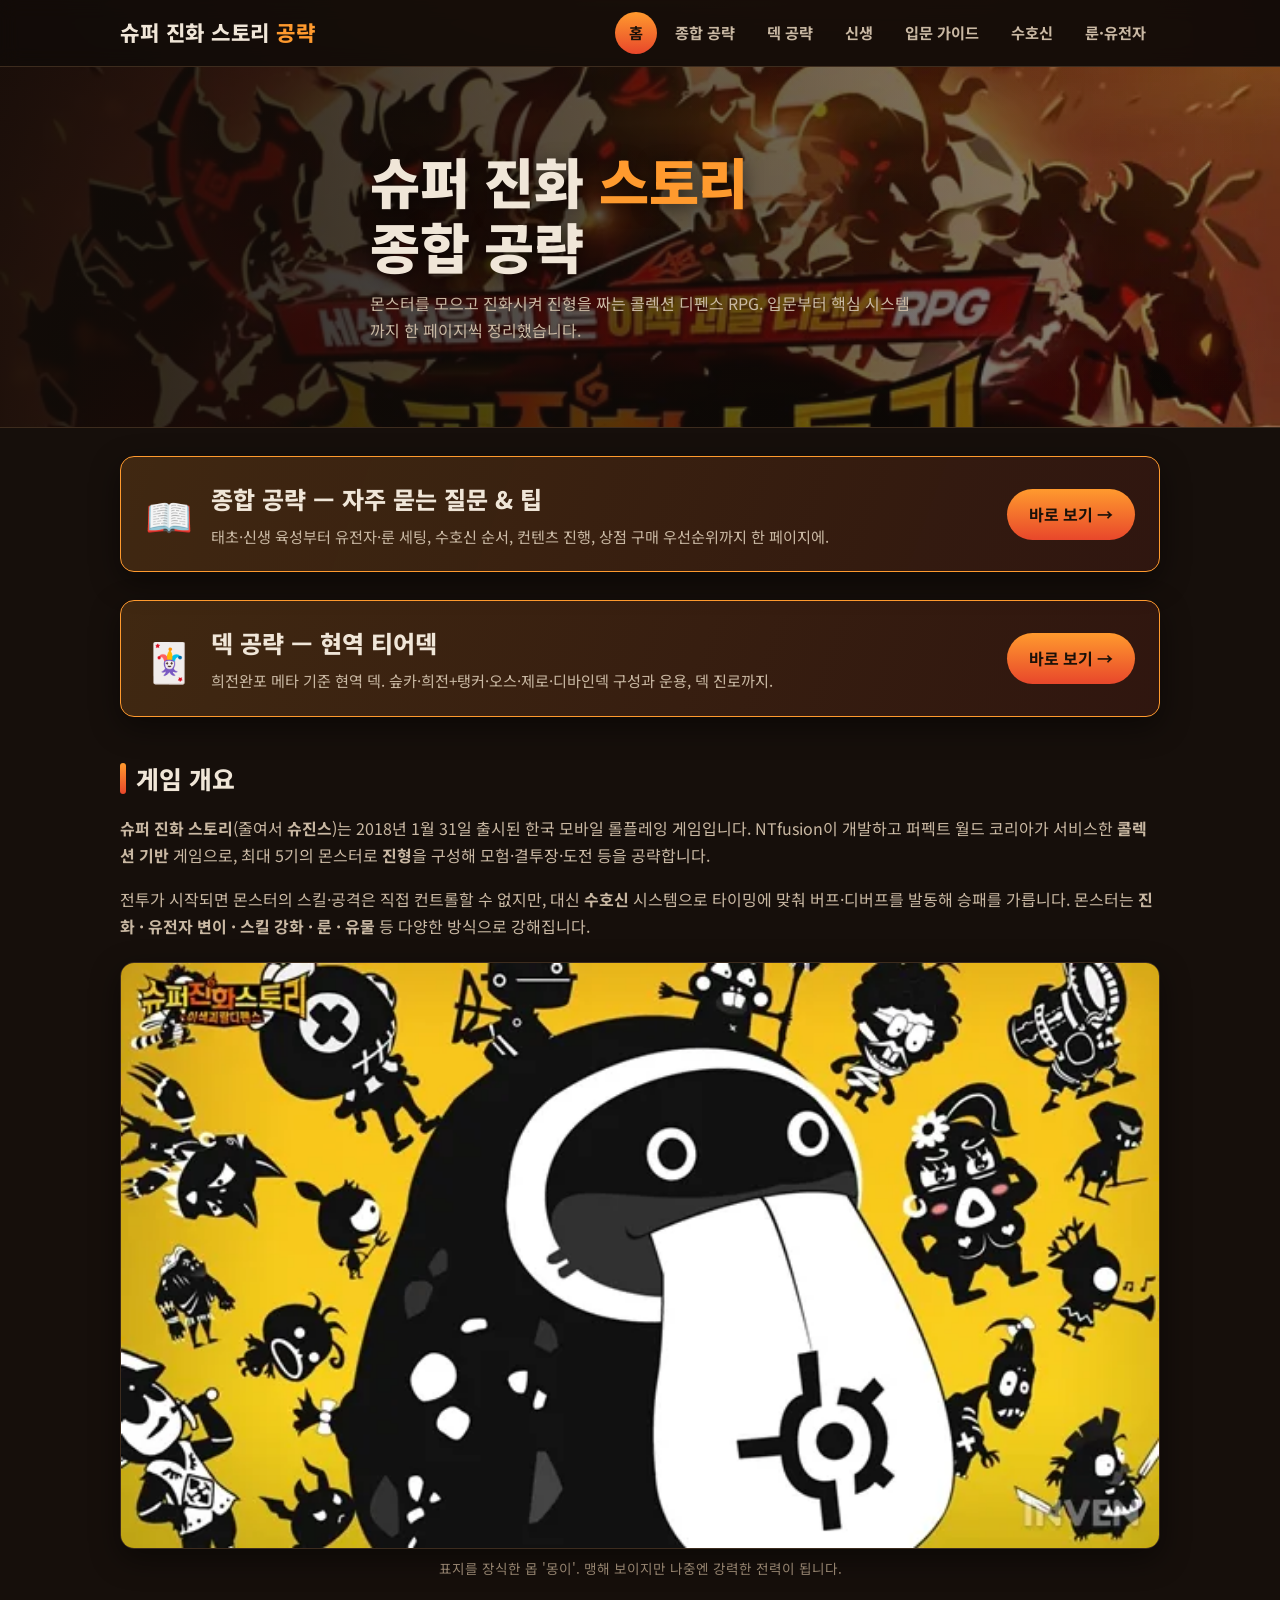
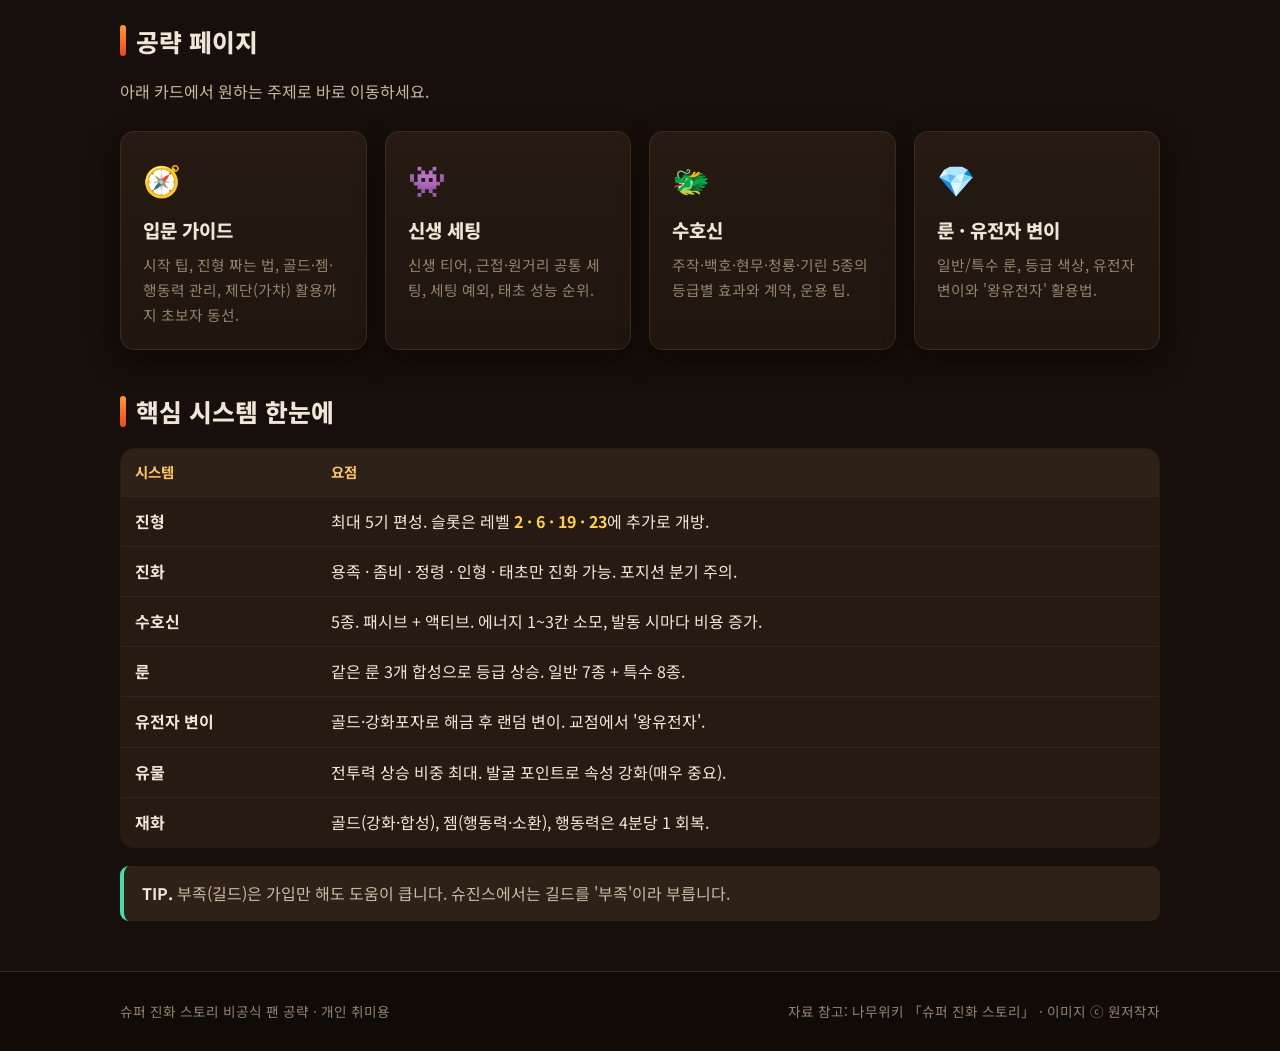
==== index.html @ c597f644 "슈퍼 진화 스토리 공략 사이트 초기 배포 메인/종합공략/덱공략/신생/입문/수호신/룬·유전자 페이지 + 공유 CSS/JS. GitHub Pages 배포용(.nojekyll), 카페 " ====
<!DOCTYPE html>
<html lang="ko">
<head>
  <meta charset="UTF-8">
  <meta name="viewport" content="width=device-width, initial-scale=1.0">
  <title>슈퍼 진화 스토리 공략 — 종합 가이드</title>
  <meta name="description" content="모바일 게임 슈퍼 진화 스토리(슈진스) 종합 공략. 종합 팁, 덱 공략, 신생 세팅, 입문 가이드, 수호신, 룬·유전자 변이까지 한 곳에 정리.">
  <link rel="preconnect" href="https://fonts.googleapis.com">
  <link rel="preconnect" href="https://fonts.gstatic.com" crossorigin>
  <link rel="stylesheet" href="https://fonts.googleapis.com/css2?family=Noto+Sans+KR:wght@400;500;700;800;900&display=swap">
  <link rel="stylesheet" href="assets/style.css">
</head>
<body>

  <header class="site-header">
    <div class="header-inner">
      <a class="brand" href="index.html">슈퍼 진화 스토리 <span>공략</span></a>
      <button class="nav-toggle" aria-label="메뉴 열기">☰</button>
      <nav class="site-nav">
        <a href="index.html" aria-current="page">홈</a>
        <a href="tips.html">종합 공략</a>
        <a href="deck.html">덱 공략</a>
        <a href="sinsaeng.html">신생</a>
        <a href="guide.html">입문 가이드</a>
        <a href="guardian.html">수호신</a>
        <a href="rune-gene.html">룬·유전자</a>
      </nav>
    </div>
  </header>

  <section class="hero">
    <div class="hero-media">
      <img src="assets/img/banner_hero.webp" alt="슈퍼 진화 스토리 메인 배너">
      <div class="hero-overlay">
        <div class="wrap" style="padding:0;">
          <h1>슈퍼 진화 <em>스토리</em><br>종합 공략</h1>
          <p>몬스터를 모으고 진화시켜 진형을 짜는 콜렉션 디펜스 RPG.
             입문부터 핵심 시스템까지 한 페이지씩 정리했습니다.</p>
        </div>
      </div>
    </div>
  </section>

  <main class="wrap">

    <a class="featured-cta" href="tips.html">
      <div class="fc-ico">📖</div>
      <div class="fc-text">
        <h2>종합 공략 — 자주 묻는 질문 &amp; 팁</h2>
        <p>태초·신생 육성부터 유전자·룬 세팅, 수호신 순서, 컨텐츠 진행, 상점 구매 우선순위까지 한 페이지에.</p>
      </div>
      <span class="fc-btn">바로 보기 →</span>
    </a>

    <a class="featured-cta" href="deck.html">
      <div class="fc-ico">🃏</div>
      <div class="fc-text">
        <h2>덱 공략 — 현역 티어덱</h2>
        <p>희전완포 메타 기준 현역 덱. 슾카·희전+탱커·오스·제로·디바인덱 구성과 운용, 덱 진로까지.</p>
      </div>
      <span class="fc-btn">바로 보기 →</span>
    </a>

    <section class="block">
      <h2>게임 개요</h2>
      <p>
        <b>슈퍼 진화 스토리</b>(줄여서 <b>슈진스</b>)는 2018년 1월 31일 출시된 한국 모바일
        롤플레잉 게임입니다. NTfusion이 개발하고 퍼펙트 월드 코리아가 서비스한 <b>콜렉션 기반</b>
        게임으로, 최대 5기의 몬스터로 <b>진형</b>을 구성해 모험·결투장·도전 등을 공략합니다.
      </p>
      <p>
        전투가 시작되면 몬스터의 스킬·공격은 직접 컨트롤할 수 없지만, 대신 <b>수호신</b> 시스템으로
        타이밍에 맞춰 버프·디버프를 발동해 승패를 가릅니다. 몬스터는 <b>진화 · 유전자 변이 ·
        스킬 강화 · 룬 · 유물</b> 등 다양한 방식으로 강해집니다.
      </p>

      <figure class="shot">
        <img src="assets/img/cover_mong.webp" alt="대표 몬스터 몽이와 캐릭터들">
        <figcaption>표지를 장식한 몹 '몽이'. 맹해 보이지만 나중엔 강력한 전력이 됩니다.</figcaption>
      </figure>
    </section>

    <section class="block">
      <h2>공략 페이지</h2>
      <p>아래 카드에서 원하는 주제로 바로 이동하세요.</p>
      <div class="card-grid">
        <a class="nav-card" href="guide.html">
          <div class="ico">🧭</div>
          <h3>입문 가이드</h3>
          <p>시작 팁, 진형 짜는 법, 골드·젬·행동력 관리, 제단(가챠) 활용까지 초보자 동선.</p>
        </a>
        <a class="nav-card" href="sinsaeng.html">
          <div class="ico">👾</div>
          <h3>신생 세팅</h3>
          <p>신생 티어, 근접·원거리 공통 세팅, 세팅 예외, 태초 성능 순위.</p>
        </a>
        <a class="nav-card" href="guardian.html">
          <div class="ico">🐲</div>
          <h3>수호신</h3>
          <p>주작·백호·현무·청룡·기린 5종의 등급별 효과와 계약, 운용 팁.</p>
        </a>
        <a class="nav-card" href="rune-gene.html">
          <div class="ico">💎</div>
          <h3>룬 · 유전자 변이</h3>
          <p>일반/특수 룬, 등급 색상, 유전자 변이와 '왕유전자' 활용법.</p>
        </a>
      </div>
    </section>

    <section class="block">
      <h2>핵심 시스템 한눈에</h2>
      <div class="table-scroll">
        <table>
          <thead>
            <tr><th>시스템</th><th>요점</th></tr>
          </thead>
          <tbody>
            <tr><td><b>진형</b></td><td>최대 5기 편성. 슬롯은 레벨 <span class="lv">2 · 6 · 19 · 23</span>에 추가로 개방.</td></tr>
            <tr><td><b>진화</b></td><td>용족 · 좀비 · 정령 · 인형 · 태초만 진화 가능. 포지션 분기 주의.</td></tr>
            <tr><td><b>수호신</b></td><td>5종. 패시브 + 액티브. 에너지 1~3칸 소모, 발동 시마다 비용 증가.</td></tr>
            <tr><td><b>룬</b></td><td>같은 룬 3개 합성으로 등급 상승. 일반 7종 + 특수 8종.</td></tr>
            <tr><td><b>유전자 변이</b></td><td>골드·강화포자로 해금 후 랜덤 변이. 교점에서 '왕유전자'.</td></tr>
            <tr><td><b>유물</b></td><td>전투력 상승 비중 최대. 발굴 포인트로 속성 강화(매우 중요).</td></tr>
            <tr><td><b>재화</b></td><td>골드(강화·합성), 젬(행동력·소환), 행동력은 4분당 1 회복.</td></tr>
          </tbody>
        </table>
      </div>
      <p class="note tip"><b>TIP.</b> 부족(길드)은 가입만 해도 도움이 큽니다. 슈진스에서는 길드를 '부족'이라 부릅니다.</p>
    </section>

  </main>

  <footer class="site-footer">
    <div class="wrap">
      <span>슈퍼 진화 스토리 비공식 팬 공략 · 개인 취미용</span>
      <span>자료 참고: 나무위키 「슈퍼 진화 스토리」 · 이미지 ⓒ 원저작자</span>
    </div>
  </footer>

  <script src="assets/script.js"></script>
</body>
</html>
---- assets/style.css ----
/* =========================================================
   슈퍼 진화 스토리 공략 — 공유 스타일
   다크 게임위키 테마 (게임 아트의 어둑한 실루엣 + 호박/잿불 톤)
   ========================================================= */

/* 폰트는 각 HTML <head>의 <link>로 로드 (file:// 환경에서 @import보다 안정적) */

:root {
  --bg:        #160f0b;
  --bg-2:      #1f1610;
  --panel:     #261a12;
  --panel-2:   #2e2117;
  --line:      #3d2c1e;
  --line-soft: #33251a;

  --ink:       #f0e6d8;
  --ink-soft:  #c9b8a3;
  --ink-mut:   #93826e;

  --amber:     #ff9a2e;
  --amber-lt:  #ffc46b;
  --ember:     #e8472b;
  --gold:      #ffcf4d;
  --jade:      #4fd8a8;

  --radius:    14px;
  --radius-sm: 9px;
  --shadow:    0 10px 30px rgba(0,0,0,.45);
  --maxw:      1080px;

  /* 제목·부제목·본문 모두 Noto Sans KR (굵기로 위계 구분) — 가장 표준·안정 */
  --head-xl: 'Noto Sans KR', 'Malgun Gothic', 'Apple SD Gothic Neo', sans-serif;
  --head:    'Noto Sans KR', 'Malgun Gothic', 'Apple SD Gothic Neo', sans-serif;
  --body:    'Noto Sans KR', 'Malgun Gothic', 'Apple SD Gothic Neo', sans-serif;
}

* { box-sizing: border-box; }

html { scroll-behavior: smooth; }

body {
  margin: 0;
  font-family: var(--body);
  color: var(--ink);
  line-height: 1.7;
  background:
    radial-gradient(1100px 520px at 50% -8%, rgba(255,122,30,.16), transparent 60%),
    radial-gradient(900px 600px at 90% 8%, rgba(232,71,43,.10), transparent 55%),
    var(--bg);
  background-attachment: fixed;
}

a { color: var(--amber-lt); text-decoration: none; }
a:hover { color: var(--gold); }

img { max-width: 100%; display: block; }

.wrap { max-width: var(--maxw); margin: 0 auto; padding: 0 20px; }

/* ---------- 헤더 / 네비 ---------- */
.site-header {
  position: sticky; top: 0; z-index: 50;
  background: rgba(18,12,8,.82);
  backdrop-filter: blur(10px);
  border-bottom: 1px solid var(--line);
}
.header-inner {
  max-width: var(--maxw); margin: 0 auto; padding: 12px 20px;
  display: flex; align-items: center; gap: 18px;
}
.brand {
  font-family: var(--head); font-weight: 800;
  font-size: 1.32rem; letter-spacing: .5px;
  color: var(--ink); white-space: nowrap;
}
.brand span { color: var(--amber); }
.brand:hover { color: var(--ink); }

.site-nav { display: flex; gap: 4px; margin-left: auto; flex-wrap: wrap; }
.site-nav a {
  font-weight: 700; font-size: .95rem;
  color: var(--ink-soft);
  padding: 8px 14px; border-radius: 999px;
  transition: background .15s, color .15s;
}
.site-nav a:hover { background: var(--panel-2); color: var(--ink); }
.site-nav a[aria-current="page"] {
  background: linear-gradient(180deg, var(--amber), var(--ember));
  color: #1a1109;
}

.nav-toggle {
  display: none; margin-left: auto;
  background: var(--panel-2); color: var(--ink);
  border: 1px solid var(--line); border-radius: 10px;
  font-size: 1.3rem; line-height: 1; padding: 6px 12px; cursor: pointer;
}

/* ---------- 히어로 ---------- */
.hero {
  position: relative; overflow: hidden;
  border-bottom: 1px solid var(--line);
}
.hero-media { position: relative; }
.hero-media img { width: 100%; max-height: 360px; object-fit: cover; opacity: .55; }
.hero-overlay {
  position: absolute; inset: 0;
  display: flex; flex-direction: column; justify-content: center;
  padding: 0 24px;
  background: linear-gradient(90deg, rgba(18,12,8,.86) 0%, rgba(18,12,8,.4) 55%, transparent 100%);
}
.hero h1 {
  font-family: var(--head-xl); font-weight: 900; margin: 0;
  font-size: clamp(2rem, 6vw, 3.4rem); line-height: 1.18;
  letter-spacing: -.2px;
  text-shadow: 0 4px 18px rgba(0,0,0,.6);
}
.hero h1 em { color: var(--amber); font-style: normal; }
.hero p { max-width: 540px; color: var(--ink-soft); margin: 12px 0 0; }

/* ---------- 페이지 타이틀(서브페이지) ---------- */
.page-head { padding: 38px 0 10px; }
.page-head .kicker {
  display: inline-block; font-weight: 700; font-size: .8rem; letter-spacing: 2px;
  color: var(--amber); text-transform: uppercase;
  border: 1px solid var(--line); border-radius: 999px; padding: 4px 12px;
}
.page-head h1 {
  font-family: var(--head-xl); font-weight: 900; font-size: clamp(1.9rem, 5vw, 2.8rem);
  margin: 14px 0 6px; letter-spacing: -.2px;
}
.page-head .lead { color: var(--ink-soft); max-width: 720px; margin: 0; }

main { padding-bottom: 70px; }

/* ---------- 섹션 ---------- */
section.block { margin-top: 40px; }
section.block > h2 {
  font-family: var(--head); font-weight: 800; font-size: 1.55rem;
  margin: 0 0 4px; display: flex; align-items: center; gap: 10px;
}
section.block > h2::before {
  content: ""; width: 6px; height: 1.25em; border-radius: 3px;
  background: linear-gradient(var(--amber), var(--ember));
}
section.block > p { color: var(--ink-soft); }

h3 { font-family: var(--head); font-weight: 800; font-size: 1.18rem; margin: 26px 0 8px; }

/* ---------- 카드 그리드 (메인 네비) ---------- */
.card-grid {
  display: grid; gap: 18px; margin-top: 26px;
  grid-template-columns: repeat(auto-fit, minmax(220px, 1fr));
}
.nav-card {
  display: block; padding: 22px; border-radius: var(--radius);
  background: linear-gradient(180deg, var(--panel), var(--bg-2));
  border: 1px solid var(--line);
  box-shadow: var(--shadow);
  transition: transform .15s, border-color .15s;
}
.nav-card:hover { transform: translateY(-4px); border-color: var(--amber); color: var(--ink); }
.nav-card .ico { font-size: 1.9rem; }
.nav-card h3 { margin: 8px 0 6px; color: var(--ink); }
.nav-card p { margin: 0; color: var(--ink-mut); font-size: .92rem; }

/* ---------- 메인 featured CTA ---------- */
.featured-cta {
  display: flex; align-items: center; gap: 18px; flex-wrap: wrap;
  margin-top: 28px; padding: 22px 24px; border-radius: var(--radius);
  background: linear-gradient(110deg, rgba(255,154,46,.18), rgba(232,71,43,.12));
  border: 1px solid var(--amber); box-shadow: var(--shadow);
}
.featured-cta .fc-ico { font-size: 2.4rem; line-height: 1; }
.featured-cta .fc-text { flex: 1 1 280px; }
.featured-cta h2 {
  font-family: var(--head); font-weight: 800; margin: 0 0 4px; font-size: 1.5rem; color: var(--ink);
}
.featured-cta h2::before { content: none; }
.featured-cta p { margin: 0; color: var(--ink-soft); font-size: .95rem; }
.featured-cta .fc-btn {
  flex: none; font-weight: 700; padding: 12px 22px; border-radius: 999px;
  background: linear-gradient(180deg, var(--amber), var(--ember)); color: #1a1109;
}
.featured-cta .fc-btn:hover { filter: brightness(1.08); color: #1a1109; }

/* ---------- 일반 패널 / figure ---------- */
.panel {
  background: var(--panel); border: 1px solid var(--line);
  border-radius: var(--radius); padding: 20px 22px; margin-top: 18px;
  box-shadow: var(--shadow);
}
figure.shot { margin: 22px 0; }
figure.shot img {
  width: 100%; border-radius: var(--radius); border: 1px solid var(--line);
  box-shadow: var(--shadow);
}
figure.shot figcaption {
  margin-top: 8px; font-size: .85rem; color: var(--ink-mut); text-align: center;
}

/* 작은/세로 이미지는 원본 크기에 가깝게, 가운데 정렬 */
figure.shot.narrow img { width: auto; max-width: 240px; margin: 0 auto; }

/* 이미지 비교(2열) */
.img-compare {
  display: grid; gap: 16px; margin: 22px 0;
  grid-template-columns: repeat(auto-fit, minmax(260px, 1fr));
}
.img-compare figure.shot { margin: 0; }

/* 이미지 플레이스홀더 슬롯 */
.img-slot {
  margin: 22px 0; border: 2px dashed var(--line);
  border-radius: var(--radius); background: var(--bg-2);
  min-height: 150px; display: flex; flex-direction: column;
  align-items: center; justify-content: center; gap: 6px;
  color: var(--ink-mut); text-align: center; padding: 24px;
}
.img-slot .ico { font-size: 2rem; opacity: .6; }
.img-slot small { font-size: .8rem; }

/* ---------- 콜아웃 ---------- */
.note {
  border-left: 4px solid var(--amber);
  background: var(--panel-2); border-radius: var(--radius-sm);
  padding: 14px 18px; margin: 18px 0;
}
.note.tip    { border-left-color: var(--jade); }
.note.warn   { border-left-color: var(--ember); }
.note b { color: var(--ink); }

/* ---------- 표 ---------- */
.table-scroll { overflow-x: auto; margin: 16px 0; }
table {
  width: 100%; border-collapse: collapse; min-width: 460px;
  background: var(--panel); border-radius: var(--radius); overflow: hidden;
  border: 1px solid var(--line);
}
th, td { padding: 11px 14px; text-align: left; border-bottom: 1px solid var(--line-soft); }
th {
  background: var(--panel-2); font-family: var(--body); font-weight: 700;
  color: var(--amber-lt); font-size: .9rem; white-space: nowrap;
}
tbody tr:hover { background: rgba(255,154,46,.06); }
tbody tr:last-child td { border-bottom: 0; }
td .lv { font-weight: 700; color: var(--gold); }

/* ---------- 배지 / 포지션 태그 ---------- */
.tag {
  display: inline-block; font-size: .78rem; font-weight: 700;
  padding: 2px 9px; border-radius: 999px; border: 1px solid var(--line);
  color: var(--ink-soft); white-space: nowrap;
}
.tag.tank   { background: #1d2b3a; color: #7ec5ff; border-color: #2c4156; }
.tag.dps    { background: #3a1d1d; color: #ff8f7e; border-color: #563131; }
.tag.range  { background: #3a2f1d; color: #ffce7e; border-color: #564a31; }
.tag.support{ background: #1d3a2c; color: #7effc0; border-color: #315646; }

/* ---------- 룬 색상 스와치 ---------- */
.rune-grades { display: flex; flex-wrap: wrap; gap: 10px; margin: 16px 0; }
.rune-chip {
  display: flex; align-items: center; gap: 8px;
  padding: 6px 12px 6px 8px; border-radius: 999px;
  background: var(--panel-2); border: 1px solid var(--line); font-size: .85rem;
}
.swatch { width: 18px; height: 18px; border-radius: 50%; border: 2px solid rgba(255,255,255,.25); }

/* ---------- 수호신 카드 ---------- */
.guardian {
  margin-top: 24px; border-radius: var(--radius); overflow: hidden;
  border: 1px solid var(--line); background: var(--panel); box-shadow: var(--shadow);
}
.guardian-head {
  display: flex; gap: 16px; align-items: center; padding: 16px 18px;
  border-bottom: 1px solid var(--line);
  background: linear-gradient(90deg, var(--panel-2), transparent);
}
.guardian-head img {
  width: 120px; height: 72px; object-fit: cover; border-radius: var(--radius-sm);
  border: 1px solid var(--line); flex: none;
}
.guardian-head h3 { margin: 0; font-size: 1.4rem; color: var(--ink); }
.guardian-head .role { color: var(--ink-mut); font-size: .9rem; }
.guardian-body { padding: 6px 18px 18px; }

/* 진화 다이어그램 */
.evo {
  display: flex; align-items: center; gap: 10px; flex-wrap: wrap;
  margin: 14px 0;
}
.evo-node {
  background: var(--panel-2); border: 1px solid var(--line);
  border-radius: var(--radius-sm); padding: 10px 14px; min-width: 86px; text-align: center;
}
.evo-node .nm { font-weight: 700; }
.evo-node .st { font-size: .76rem; color: var(--ink-mut); }
.evo-arrow { color: var(--amber); font-size: 1.4rem; }
.evo-branch { display: flex; flex-direction: column; gap: 8px; }

/* ---------- 덱 카드 ---------- */
.deck {
  margin-top: 16px; border-radius: var(--radius); overflow: hidden;
  background: var(--panel); border: 1px solid var(--line); box-shadow: var(--shadow);
}
summary.deck-head {
  display: flex; align-items: center; gap: 10px; flex-wrap: wrap;
  cursor: pointer; padding: 15px 20px; list-style: none; user-select: none;
  transition: background .15s;
}
summary.deck-head::-webkit-details-marker { display: none; }
summary.deck-head::marker { content: ""; }
summary.deck-head:hover { background: var(--panel-2); }
.deck-head h3 { font-family: var(--head); font-weight: 800; margin: 0; font-size: 1.32rem; color: var(--ink); }
.deck-chev {
  margin-left: auto; color: var(--amber); font-size: 1.5rem; line-height: 1;
  transition: transform .2s;
}
details.deck[open] .deck-chev { transform: rotate(90deg); }
details.deck[open] summary.deck-head { border-bottom: 1px solid var(--line); }
.deck-body { padding: 10px 20px 18px; }
.deck-body > :first-child { margin-top: 6px; }
.deck-type {
  font-size: .76rem; font-weight: 700; padding: 3px 11px; border-radius: 999px;
}
.deck-type.survive { background: #1d3a2c; color: #7effc0; border: 1px solid #315646; }
.deck-type.push    { background: #3a1d1d; color: #ff8f7e; border: 1px solid #563131; }
.deck-type.util    { background: #2f2a1d; color: #ffd98a; border: 1px solid #50492f; }

.deck-code {
  display: flex; flex-wrap: wrap; align-items: baseline; gap: 6px 16px;
  margin: 14px 0; padding: 13px 16px; border-radius: var(--radius-sm);
  background: var(--panel-2); border: 1px solid var(--line);
}
.deck-code .comp {
  font-family: var(--head); font-size: 1.5rem; letter-spacing: 3px; color: var(--gold);
}
.deck-code .gd { font-size: .9rem; color: var(--ink-soft); }
.deck-code .gd b { color: var(--amber-lt); }
/* 덱 구성 이미지 */
.deck-img { margin: 14px 0; }
.deck-img img {
  width: 100%; border-radius: var(--radius-sm); border: 1px solid var(--line);
  box-shadow: var(--shadow); background: #efe6cf;
}
.deck-img figcaption {
  margin-top: 8px; font-size: .92rem; color: var(--ink-soft); text-align: center;
}
.deck-img figcaption .code {
  font-family: var(--head); font-weight: 800; color: var(--gold); letter-spacing: 1px; font-size: 1.05rem;
}
.deck-img figcaption .gd { color: var(--ink-mut); }

.deck-alt { margin: 10px 0; }
.deck-alt .lab { font-weight: 700; color: var(--ink-soft); font-size: .9rem; }
.deck-alt code {
  display: inline-block; margin: 3px 6px 3px 0; padding: 3px 10px;
  background: var(--bg-2); border: 1px solid var(--line); border-radius: 7px;
  font-family: var(--head); font-weight: 700; letter-spacing: 1px; color: var(--amber-lt); font-size: .95rem;
}
.deck .fixed { font-weight: 700; color: var(--ember); margin: 12px 0 4px; }
.deck .rec { margin: 6px 0 0; }
.deck .rec b { color: var(--amber-lt); }

/* 약어 범례 */
.abbr-grid {
  display: grid; gap: 8px; margin: 16px 0;
  grid-template-columns: repeat(auto-fill, minmax(118px, 1fr));
}
.abbr {
  display: flex; align-items: center; gap: 8px;
  padding: 7px 11px; border-radius: var(--radius-sm);
  background: var(--panel-2); border: 1px solid var(--line); font-size: .88rem;
}
.abbr .ab {
  font-family: var(--head); font-weight: 800; color: var(--gold); font-size: 1.05rem;
  width: 1.4em; text-align: center; flex: none;
}

/* ---------- 신생 갤러리 + 모달 ---------- */
.sinsaeng-grid {
  display: grid; gap: 14px; margin: 20px 0;
  grid-template-columns: repeat(auto-fill, minmax(128px, 1fr));
}
.sinsaeng-card {
  cursor: pointer; border: 1px solid var(--line); border-radius: var(--radius);
  background: var(--panel); overflow: hidden; padding: 0; text-align: center;
  font-family: var(--body); color: var(--ink);
  display: flex; flex-direction: column; transition: transform .15s, border-color .15s;
}
.sinsaeng-card:hover { transform: translateY(-4px); border-color: var(--amber); }
.sinsaeng-card img {
  width: 100%; aspect-ratio: 1 / 1; object-fit: cover; display: block; background: #efe6cf;
}
.sinsaeng-card .nm { padding: 8px 6px 4px; font-weight: 800; font-size: .98rem; }
.sinsaeng-card .badges {
  padding: 0 6px 9px; display: flex; gap: 4px; justify-content: center; flex-wrap: wrap;
}

dialog.sinsaeng-modal {
  width: min(760px, 92vw); max-height: 88vh; padding: 0;
  border: 1px solid var(--line); border-radius: var(--radius);
  background: var(--panel); color: var(--ink); box-shadow: 0 20px 60px rgba(0,0,0,.6);
  overflow: hidden;
}
dialog.sinsaeng-modal::backdrop { background: rgba(0,0,0,.62); backdrop-filter: blur(2px); }
.modal-head {
  display: flex; align-items: center; gap: 14px; padding: 15px 20px;
  border-bottom: 1px solid var(--line);
  background: linear-gradient(90deg, var(--panel-2), transparent);
}
.modal-head img {
  width: 62px; height: 62px; object-fit: cover; border-radius: var(--radius-sm);
  border: 1px solid var(--line); flex: none; background: #efe6cf;
}
.modal-head h3 { margin: 0; font-family: var(--head); font-weight: 800; font-size: 1.4rem; }
.modal-head .sub { color: var(--ink-mut); font-size: .85rem; }
.modal-close {
  margin-left: auto; align-self: flex-start; flex: none;
  background: var(--panel-2); color: var(--ink); border: 1px solid var(--line);
  border-radius: 10px; font-size: 1rem; line-height: 1; padding: 8px 11px; cursor: pointer;
}
.modal-close:hover { background: #36271b; }
.modal-body { padding: 8px 20px 22px; overflow-y: auto; max-height: calc(88vh - 96px); }
.modal-body h4 {
  font-family: var(--head); font-weight: 800; font-size: 1.05rem; margin: 20px 0 6px;
}

/* ---------- 접기/펼치기 ---------- */
.accordion { margin: 14px 0; border: 1px solid var(--line); border-radius: var(--radius); overflow: hidden; }
.accordion + .accordion { margin-top: 10px; }
.acc-head {
  width: 100%; text-align: left; cursor: pointer;
  background: var(--panel-2); color: var(--ink); border: 0;
  font-family: var(--body); font-weight: 700; font-size: 1rem;
  padding: 14px 18px; display: flex; align-items: center; justify-content: space-between; gap: 10px;
}
.acc-head:hover { background: #36271b; }
.acc-head .chev { transition: transform .2s; color: var(--amber); }
.acc-head[aria-expanded="true"] .chev { transform: rotate(90deg); }
.acc-body { padding: 0 18px; max-height: 0; overflow: hidden; transition: max-height .25s ease, padding .25s ease; }
.acc-body.open { padding: 14px 18px; max-height: 1600px; }

/* ---------- 목차(서브페이지) ---------- */
.toc {
  display: flex; flex-wrap: wrap; gap: 8px; margin: 18px 0 0;
}
.toc a {
  font-size: .86rem; font-weight: 700; color: var(--ink-soft);
  background: var(--panel-2); border: 1px solid var(--line);
  padding: 6px 13px; border-radius: 999px;
}
.toc a:hover { border-color: var(--amber); color: var(--ink); }

/* ---------- 푸터 ---------- */
.site-footer {
  border-top: 1px solid var(--line); margin-top: 50px;
  padding: 28px 0; color: var(--ink-mut); font-size: .85rem;
  background: rgba(0,0,0,.25);
}
.site-footer .wrap { display: flex; flex-wrap: wrap; gap: 8px 20px; justify-content: space-between; }
.site-footer a { color: var(--ink-soft); }

/* ---------- 반응형 ---------- */
@media (max-width: 720px) {
  .nav-toggle { display: block; }
  .site-nav {
    display: none; width: 100%; margin: 10px 0 2px; flex-direction: column; gap: 2px;
  }
  .site-nav.open { display: flex; }
  .header-inner { flex-wrap: wrap; }
  .guardian-head { flex-direction: column; align-items: flex-start; }
  .guardian-head img { width: 100%; height: 150px; }
}
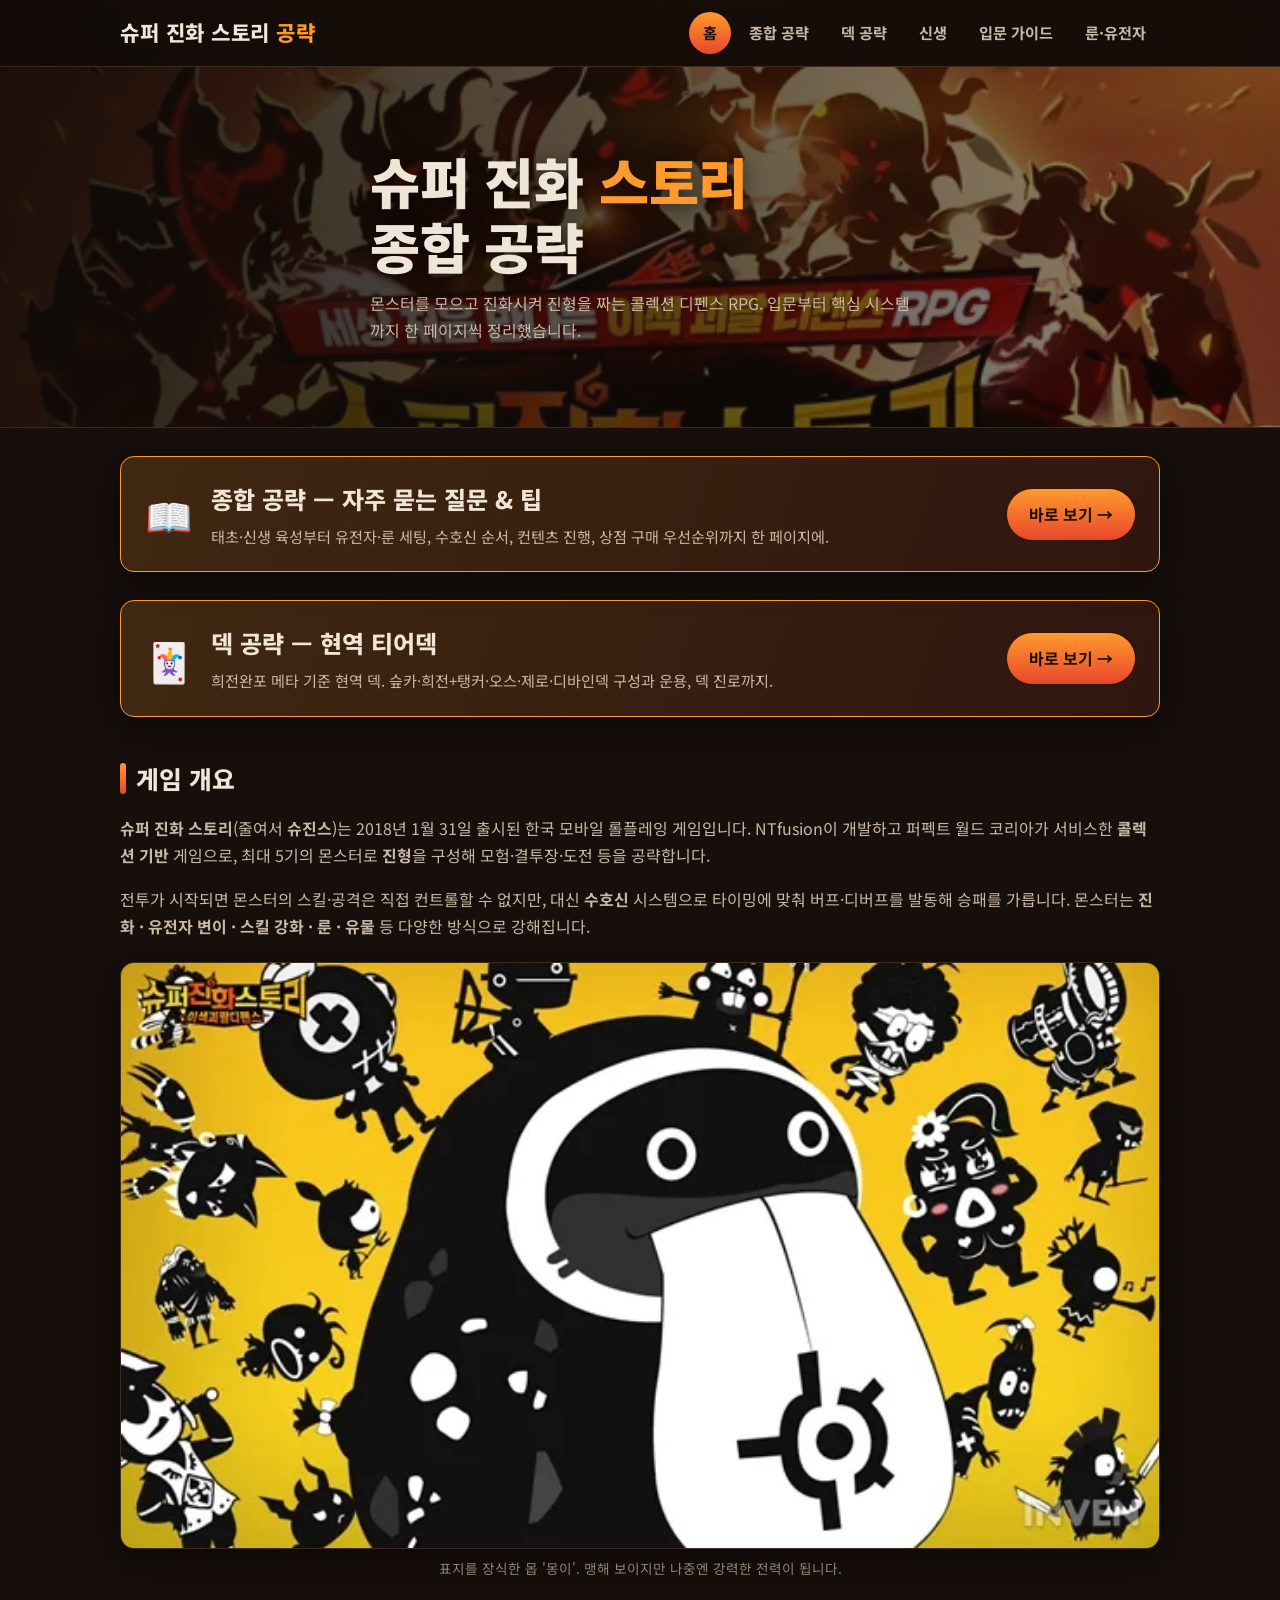
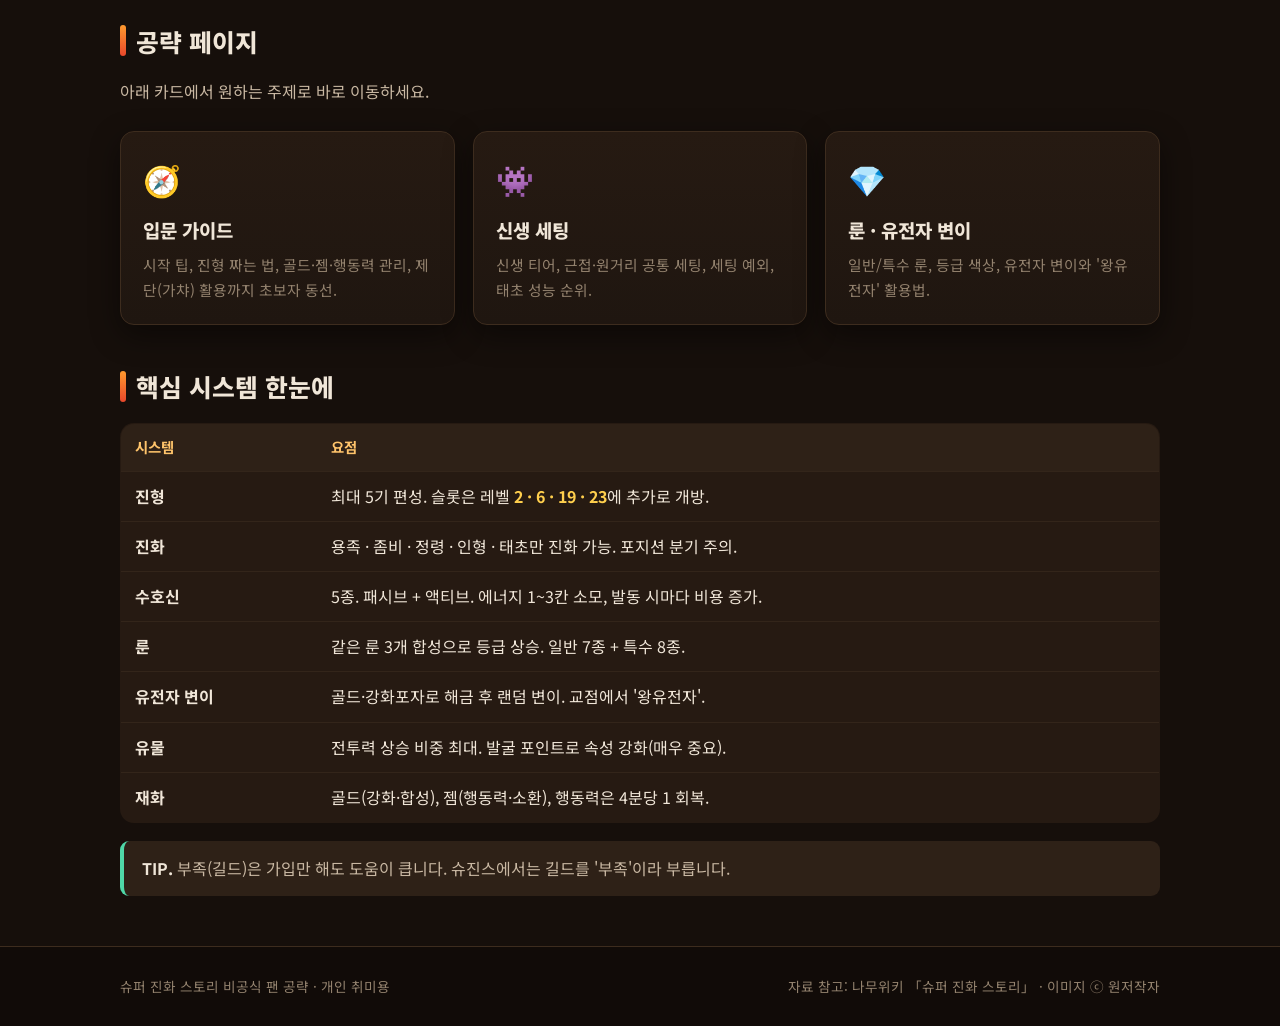
==== commit 490bdf66: "수호신 페이지 제거, 전체 세팅표(태초·신생) 추가 - guardian.html 삭제 및 전 페이지 네비/index 카드에서 수호신 제거 - 신생 페이지에 태초 6종 + 신생 33" ====
--- a/index.html
+++ b/index.html
@@ -22,7 +22,6 @@
         <a href="deck.html">덱 공략</a>
         <a href="sinsaeng.html">신생</a>
         <a href="guide.html">입문 가이드</a>
-        <a href="guardian.html">수호신</a>
         <a href="rune-gene.html">룬·유전자</a>
       </nav>
     </div>
@@ -94,11 +93,6 @@
           <h3>신생 세팅</h3>
           <p>신생 티어, 근접·원거리 공통 세팅, 세팅 예외, 태초 성능 순위.</p>
         </a>
-        <a class="nav-card" href="guardian.html">
-          <div class="ico">🐲</div>
-          <h3>수호신</h3>
-          <p>주작·백호·현무·청룡·기린 5종의 등급별 효과와 계약, 운용 팁.</p>
-        </a>
         <a class="nav-card" href="rune-gene.html">
           <div class="ico">💎</div>
           <h3>룬 · 유전자 변이</h3>
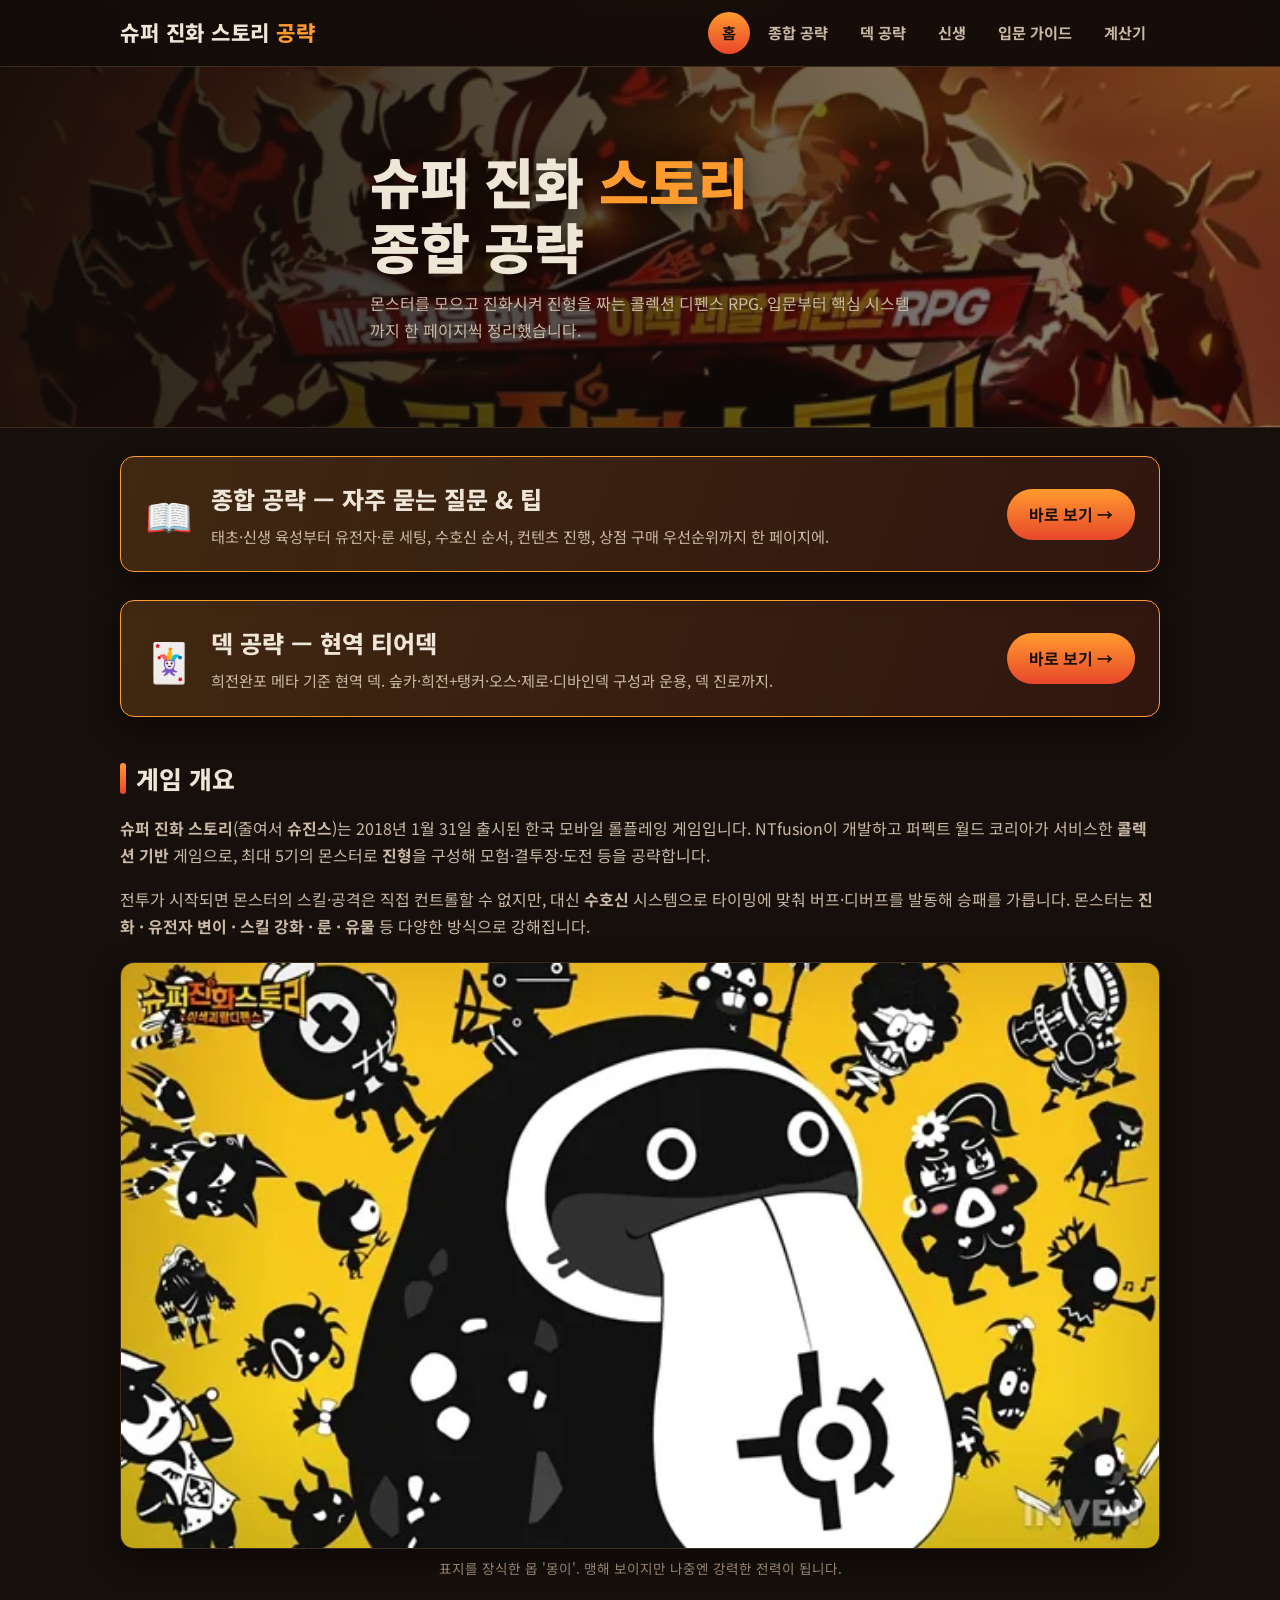
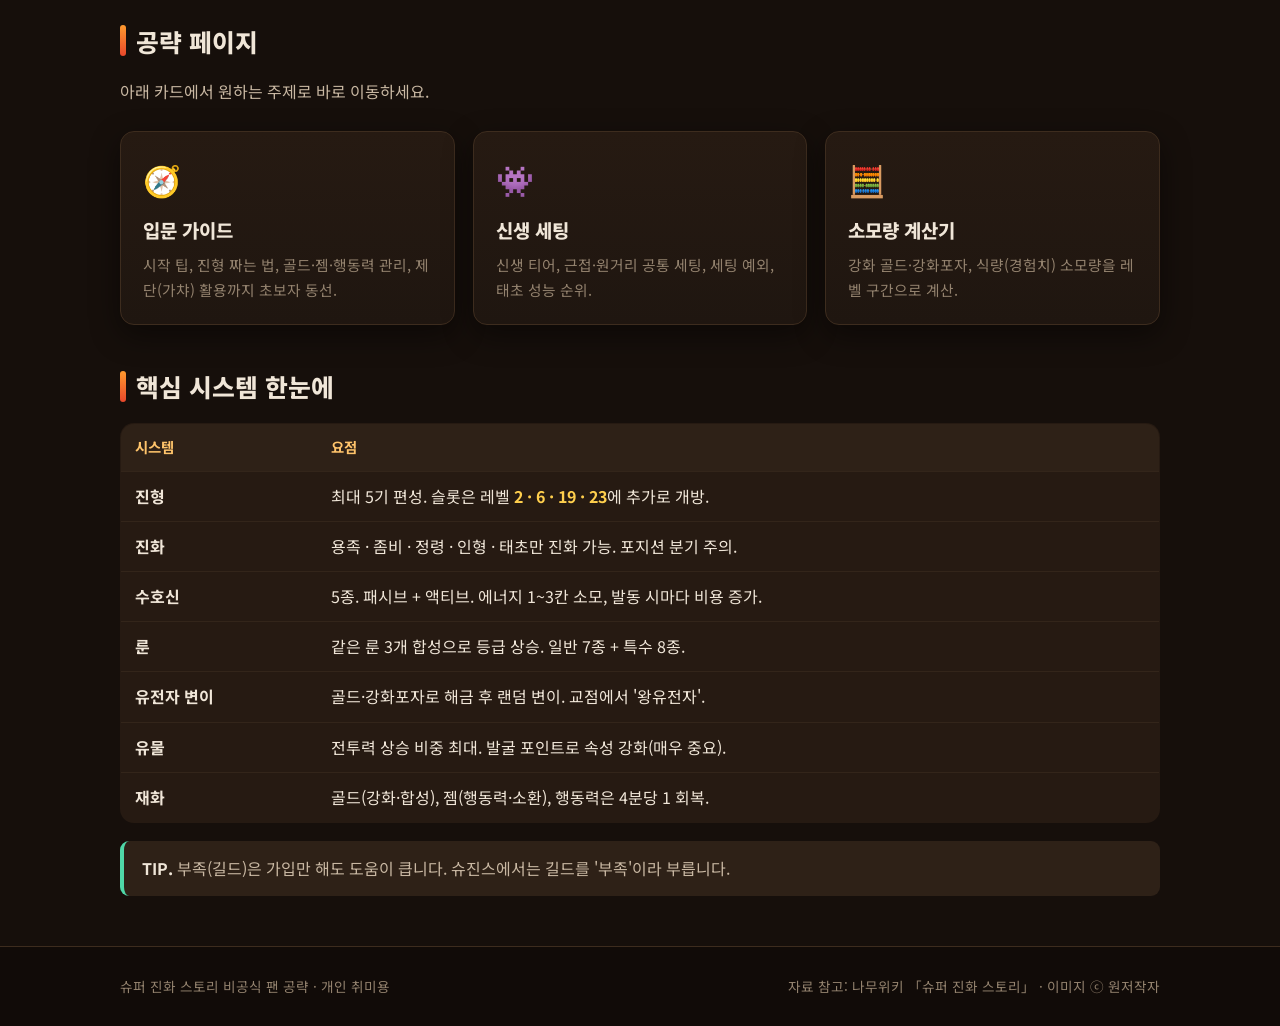
==== commit 25cc8e43: "룬·유전자 페이지 → 소모량 계산기로 교체 - 강화 계산기(골드·강화포자, 0→45), 식량 계산기(경험치→스테이크/양고기/배추, 1→100) - 원본 소모량 표 3종 이미지 첨부" ====
--- a/index.html
+++ b/index.html
@@ -22,7 +22,7 @@
         <a href="deck.html">덱 공략</a>
         <a href="sinsaeng.html">신생</a>
         <a href="guide.html">입문 가이드</a>
-        <a href="rune-gene.html">룬·유전자</a>
+        <a href="calculator.html">계산기</a>
       </nav>
     </div>
   </header>
@@ -93,10 +93,10 @@
           <h3>신생 세팅</h3>
           <p>신생 티어, 근접·원거리 공통 세팅, 세팅 예외, 태초 성능 순위.</p>
         </a>
-        <a class="nav-card" href="rune-gene.html">
-          <div class="ico">💎</div>
-          <h3>룬 · 유전자 변이</h3>
-          <p>일반/특수 룬, 등급 색상, 유전자 변이와 '왕유전자' 활용법.</p>
+        <a class="nav-card" href="calculator.html">
+          <div class="ico">🧮</div>
+          <h3>소모량 계산기</h3>
+          <p>강화 골드·강화포자, 식량(경험치) 소모량을 레벨 구간으로 계산.</p>
         </a>
       </div>
     </section>
--- a/assets/style.css
+++ b/assets/style.css
@@ -389,8 +389,13 @@
   display: flex; flex-direction: column; transition: transform .15s, border-color .15s;
 }
 .sinsaeng-card:hover { transform: translateY(-4px); border-color: var(--amber); }
-.sinsaeng-card img {
-  width: 100%; aspect-ratio: 1 / 1; object-fit: cover; display: block; background: #efe6cf;
+.sinsaeng-card img,
+.sinsaeng-card .card-noimg {
+  width: 100%; aspect-ratio: 3 / 2; object-fit: cover; display: block; background: #2a1d14;
+}
+.sinsaeng-card .card-noimg {
+  display: flex; align-items: center; justify-content: center;
+  color: var(--ink-mut); font-weight: 800; font-size: 1.1rem; border-bottom: 1px solid var(--line);
 }
 .sinsaeng-card .nm { padding: 8px 6px 4px; font-weight: 800; font-size: .98rem; }
 .sinsaeng-card .badges {
@@ -410,8 +415,8 @@
   background: linear-gradient(90deg, var(--panel-2), transparent);
 }
 .modal-head img {
-  width: 62px; height: 62px; object-fit: cover; border-radius: var(--radius-sm);
-  border: 1px solid var(--line); flex: none; background: #efe6cf;
+  width: 104px; height: 64px; object-fit: cover; border-radius: var(--radius-sm);
+  border: 1px solid var(--line); flex: none; background: #2a1d14;
 }
 .modal-head h3 { margin: 0; font-family: var(--head); font-weight: 800; font-size: 1.4rem; }
 .modal-head .sub { color: var(--ink-mut); font-size: .85rem; }
@@ -425,6 +430,29 @@
 .modal-body h4 {
   font-family: var(--head); font-weight: 800; font-size: 1.05rem; margin: 20px 0 6px;
 }
+
+/* ---------- 계산기 ---------- */
+.calc {
+  background: var(--panel); border: 1px solid var(--line); border-radius: var(--radius);
+  padding: 20px 22px; margin-top: 18px; box-shadow: var(--shadow);
+}
+.calc h3 { margin-top: 0; }
+.calc-row { display: flex; flex-wrap: wrap; gap: 14px; align-items: flex-end; margin: 14px 0 18px; }
+.calc-field { display: flex; flex-direction: column; gap: 5px; }
+.calc-field label { font-size: .84rem; color: var(--ink-soft); font-weight: 700; }
+.calc-field input {
+  width: 120px; padding: 9px 11px; border-radius: 9px;
+  border: 1px solid var(--line); background: var(--bg-2); color: var(--ink);
+  font-size: 1rem; font-family: var(--body);
+}
+.calc-field input:focus { outline: 2px solid var(--amber); border-color: var(--amber); }
+.calc-result { display: grid; gap: 12px; grid-template-columns: repeat(auto-fit, minmax(155px, 1fr)); }
+.calc-out { background: var(--panel-2); border: 1px solid var(--line); border-radius: var(--radius-sm); padding: 14px 16px; }
+.calc-out .k { font-size: .82rem; color: var(--ink-mut); }
+.calc-out .v { font-family: var(--head); font-weight: 800; font-size: 1.45rem; color: var(--gold); margin-top: 3px; line-height: 1.2; }
+.calc-out .v small { font-size: .82rem; color: var(--ink-soft); font-weight: 400; }
+.calc-note { margin-top: 12px; color: var(--ink-mut); font-size: .85rem; }
+.calc-err { color: var(--ember); font-weight: 700; }
 
 /* ---------- 접기/펼치기 ---------- */
 .accordion { margin: 14px 0; border: 1px solid var(--line); border-radius: var(--radius); overflow: hidden; }
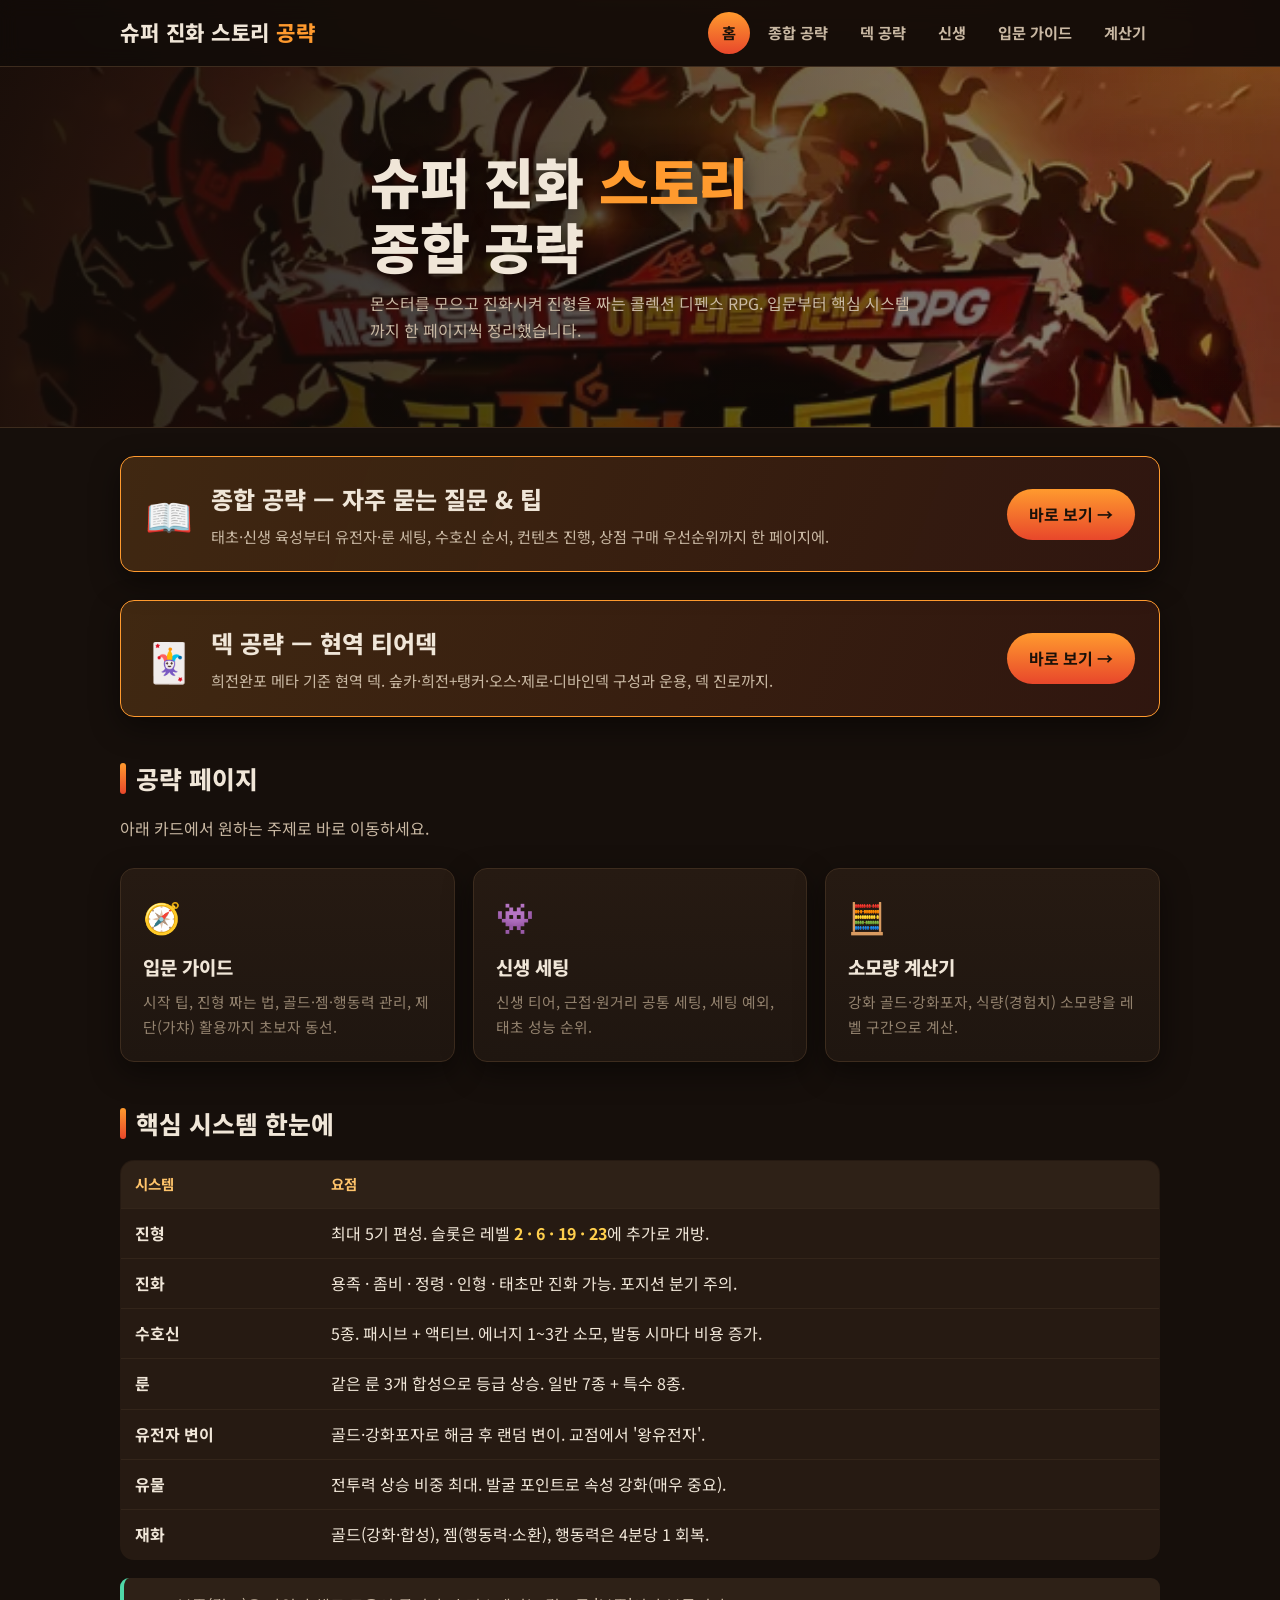
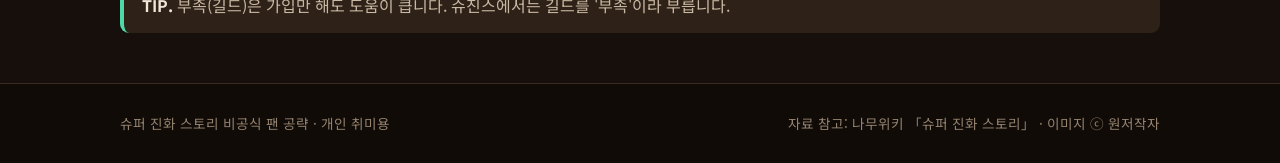
==== commit 95ee06cb: "홈에서 게임 개요 섹션 제거 미사용 cover_mong.webp 정리.  Co-Authored-By: Claude Opus 4.8 <noreply@anthropic.com>" ====
--- a/index.html
+++ b/index.html
@@ -61,25 +61,6 @@
     </a>
 
     <section class="block">
-      <h2>게임 개요</h2>
-      <p>
-        <b>슈퍼 진화 스토리</b>(줄여서 <b>슈진스</b>)는 2018년 1월 31일 출시된 한국 모바일
-        롤플레잉 게임입니다. NTfusion이 개발하고 퍼펙트 월드 코리아가 서비스한 <b>콜렉션 기반</b>
-        게임으로, 최대 5기의 몬스터로 <b>진형</b>을 구성해 모험·결투장·도전 등을 공략합니다.
-      </p>
-      <p>
-        전투가 시작되면 몬스터의 스킬·공격은 직접 컨트롤할 수 없지만, 대신 <b>수호신</b> 시스템으로
-        타이밍에 맞춰 버프·디버프를 발동해 승패를 가릅니다. 몬스터는 <b>진화 · 유전자 변이 ·
-        스킬 강화 · 룬 · 유물</b> 등 다양한 방식으로 강해집니다.
-      </p>
-
-      <figure class="shot">
-        <img src="assets/img/cover_mong.webp" alt="대표 몬스터 몽이와 캐릭터들">
-        <figcaption>표지를 장식한 몹 '몽이'. 맹해 보이지만 나중엔 강력한 전력이 됩니다.</figcaption>
-      </figure>
-    </section>
-
-    <section class="block">
       <h2>공략 페이지</h2>
       <p>아래 카드에서 원하는 주제로 바로 이동하세요.</p>
       <div class="card-grid">
